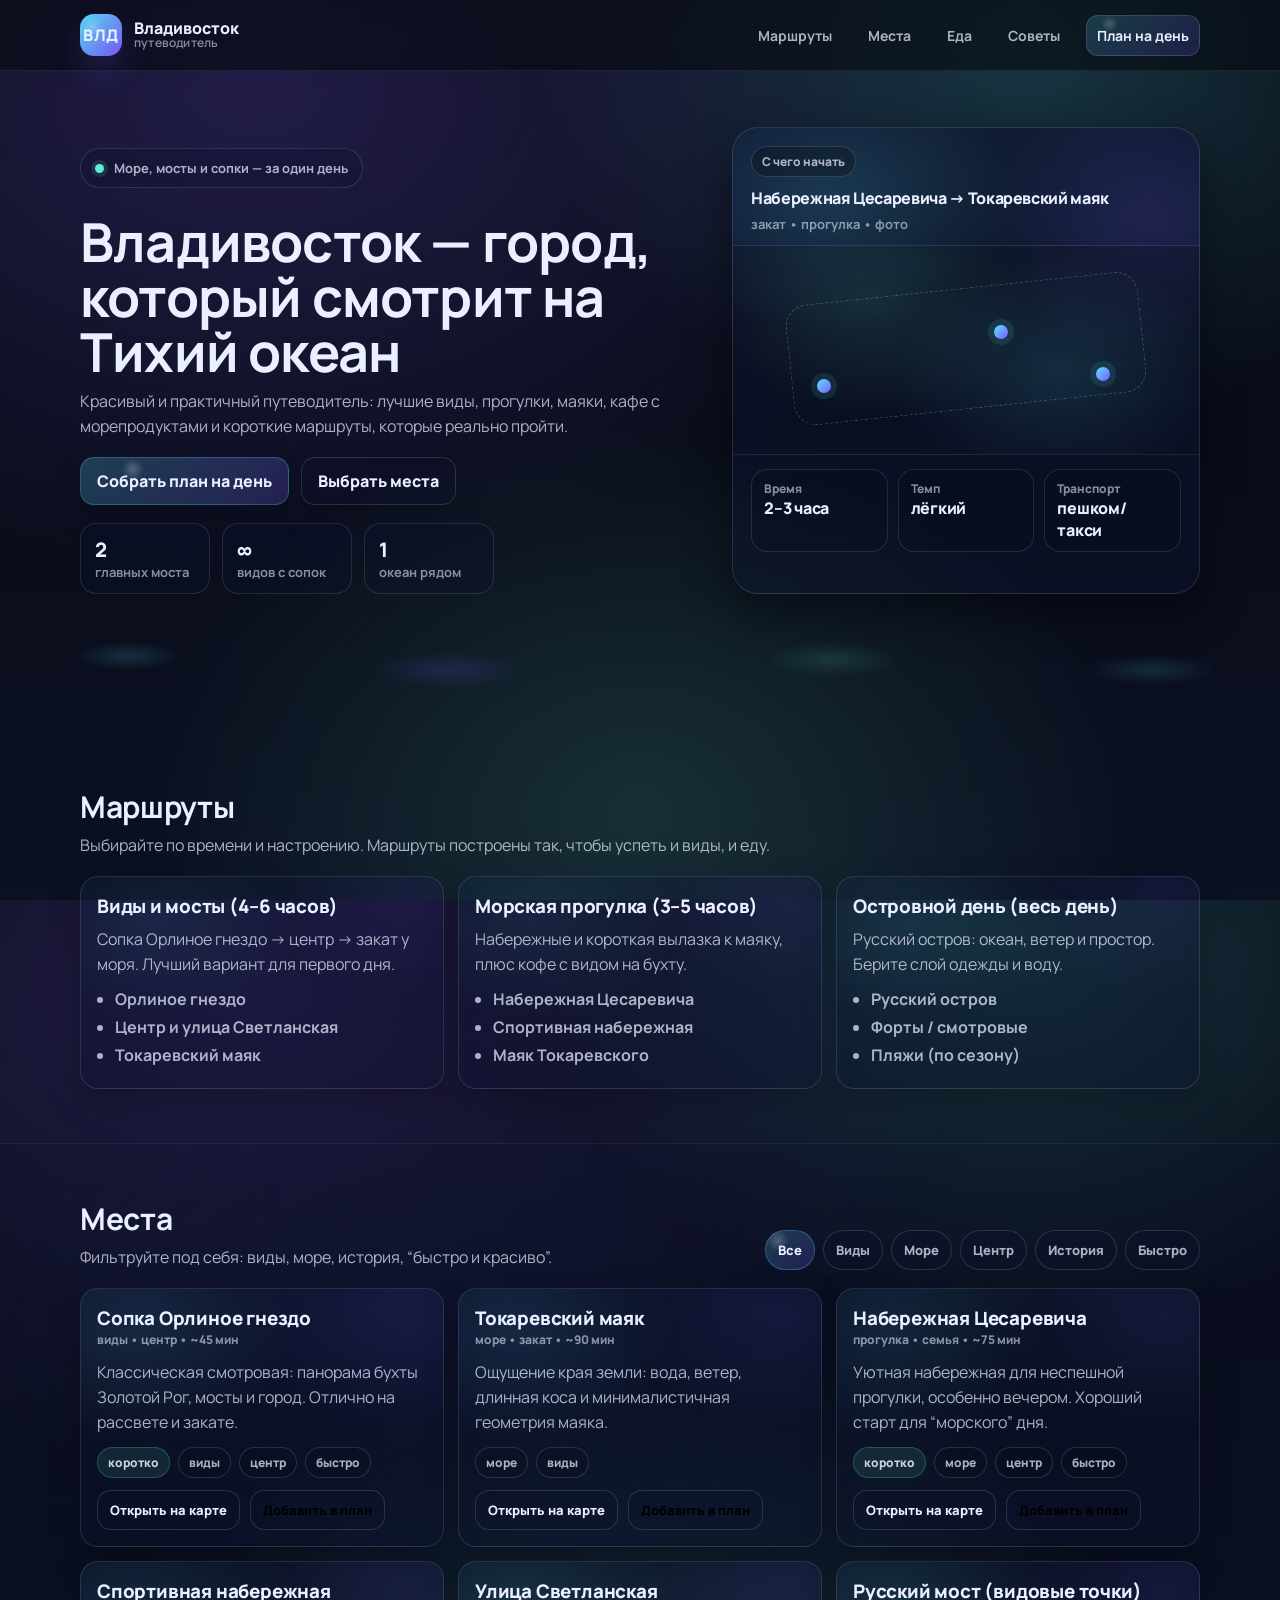
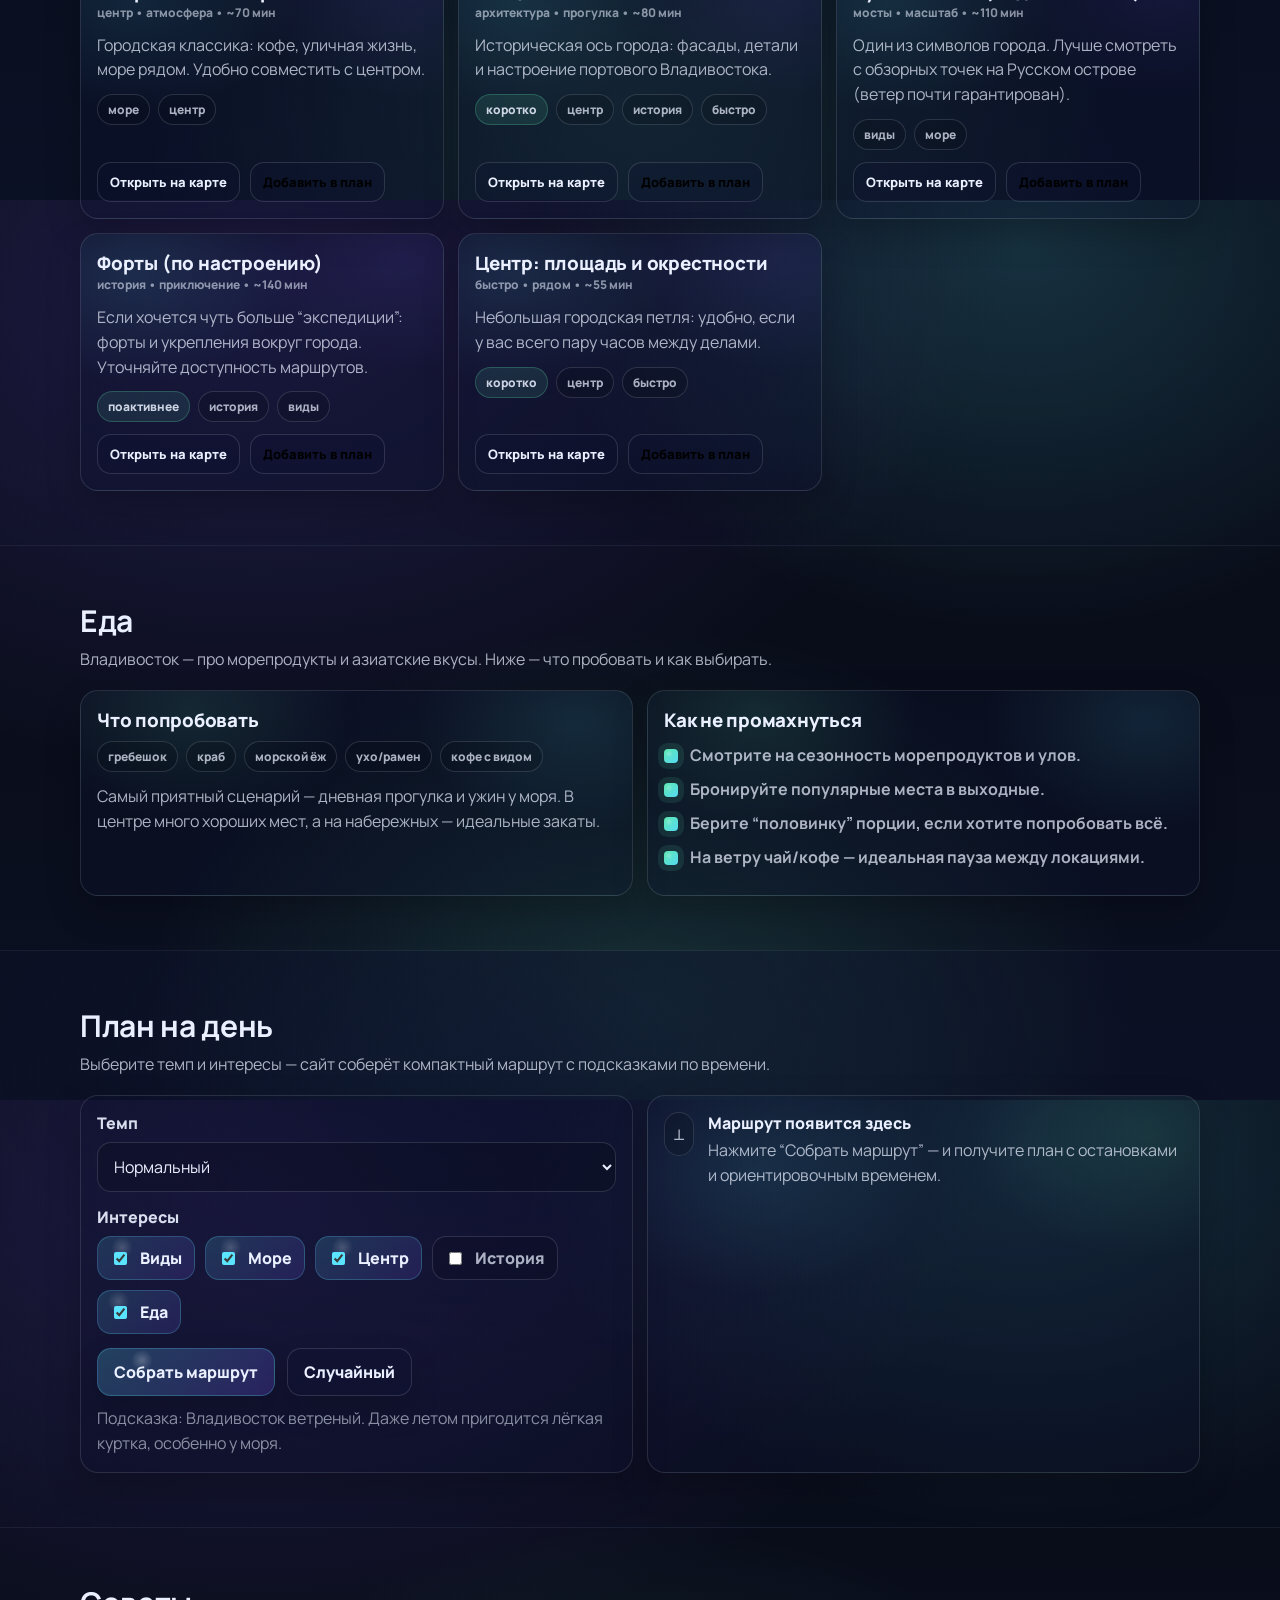
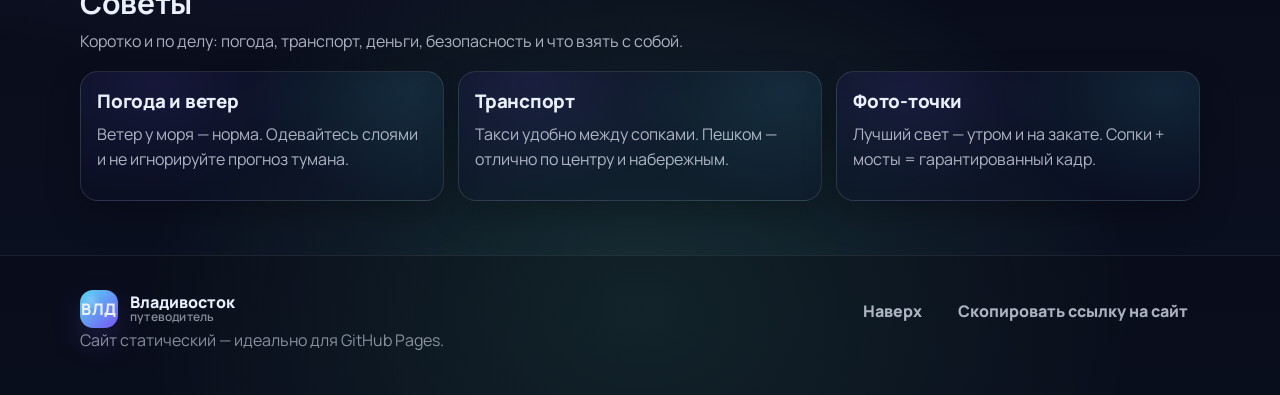
==== index.html @ 8c74c732 "Add files via upload" ====
<!doctype html>
<html lang="ru">
  <head>
    <meta charset="utf-8" />
    <meta name="viewport" content="width=device-width, initial-scale=1" />
    <meta name="description" content="Красивый путеводитель по Владивостоку: маршруты, места, еда, советы и интерактивный план на день." />
    <title>Владивосток — путеводитель</title>
    <link rel="preconnect" href="https://fonts.googleapis.com" />
    <link rel="preconnect" href="https://fonts.gstatic.com" crossorigin />
    <link href="https://fonts.googleapis.com/css2?family=Manrope:wght@400;600;700;800&display=swap" rel="stylesheet" />
    <link rel="stylesheet" href="./styles.css" />
  </head>
  <body>
    <a class="skip" href="#content">Перейти к содержимому</a>

    <header class="topbar">
      <div class="container topbar__inner">
        <a class="brand" href="./">
          <span class="brand__mark" aria-hidden="true">ВЛД</span>
          <span class="brand__text">
            <span class="brand__title">Владивосток</span>
            <span class="brand__subtitle">путеводитель</span>
          </span>
        </a>

        <nav class="nav" aria-label="Основная навигация">
          <a href="#routes">Маршруты</a>
          <a href="#places">Места</a>
          <a href="#food">Еда</a>
          <a href="#tips">Советы</a>
          <a class="nav__cta" href="#planner">План на день</a>
        </nav>

        <button class="iconbtn" type="button" id="menuBtn" aria-label="Открыть меню" aria-expanded="false" aria-controls="mobileNav">
          <span class="iconbtn__bars" aria-hidden="true"></span>
        </button>
      </div>

      <div class="mobileNav" id="mobileNav" hidden>
        <div class="container mobileNav__inner">
          <a href="#routes">Маршруты</a>
          <a href="#places">Места</a>
          <a href="#food">Еда</a>
          <a href="#tips">Советы</a>
          <a class="nav__cta" href="#planner">План на день</a>
        </div>
      </div>
    </header>

    <main id="content">
      <section class="hero">
        <div class="container hero__grid">
          <div class="hero__copy">
            <p class="pill">
              <span class="pill__dot" aria-hidden="true"></span>
              Море, мосты и сопки — за один день
            </p>
            <h1 class="hero__title">Владивосток — город, который смотрит на Тихий океан</h1>
            <p class="hero__lead">
              Красивый и практичный путеводитель: лучшие виды, прогулки, маяки, кафе с морепродуктами и короткие маршруты,
              которые реально пройти.
            </p>

            <div class="hero__actions">
              <a class="btn btn--primary" href="#planner">Собрать план на день</a>
              <a class="btn btn--ghost" href="#places">Выбрать места</a>
            </div>

            <div class="stats" role="list" aria-label="Коротко о городе">
              <div class="stat" role="listitem">
                <div class="stat__k">2</div>
                <div class="stat__v">главных моста</div>
              </div>
              <div class="stat" role="listitem">
                <div class="stat__k">∞</div>
                <div class="stat__v">видов с сопок</div>
              </div>
              <div class="stat" role="listitem">
                <div class="stat__k">1</div>
                <div class="stat__v">океан рядом</div>
              </div>
            </div>
          </div>

          <div class="hero__card" aria-label="Карта-заметка">
            <div class="heroCard">
              <div class="heroCard__top">
                <div class="heroCard__badge">С чего начать</div>
                <div class="heroCard__title">Набережная Цесаревича → Токаревский маяк</div>
                <div class="heroCard__meta">закат • прогулка • фото</div>
              </div>
              <div class="heroCard__map" aria-hidden="true">
                <div class="mapLine"></div>
                <div class="mapPins">
                  <span class="pin pin--a"></span>
                  <span class="pin pin--b"></span>
                  <span class="pin pin--c"></span>
                </div>
              </div>
              <div class="heroCard__bottom">
                <div class="mini">
                  <div class="mini__k">Время</div>
                  <div class="mini__v">2–3 часа</div>
                </div>
                <div class="mini">
                  <div class="mini__k">Темп</div>
                  <div class="mini__v">лёгкий</div>
                </div>
                <div class="mini">
                  <div class="mini__k">Транспорт</div>
                  <div class="mini__v">пешком/такси</div>
                </div>
              </div>
            </div>
          </div>
        </div>

        <div class="waves" aria-hidden="true"></div>
      </section>

      <section class="section" id="routes">
        <div class="container">
          <div class="section__head">
            <h2 class="section__title">Маршруты</h2>
            <p class="section__lead">Выбирайте по времени и настроению. Маршруты построены так, чтобы успеть и виды, и еду.</p>
          </div>

          <div class="grid grid--3">
            <article class="card">
              <h3 class="card__title">Виды и мосты (4–6 часов)</h3>
              <p class="card__text">Сопка Орлиное гнездо → центр → закат у моря. Лучший вариант для первого дня.</p>
              <ul class="card__list">
                <li>Орлиное гнездо</li>
                <li>Центр и улица Светланская</li>
                <li>Токаревский маяк</li>
              </ul>
            </article>

            <article class="card">
              <h3 class="card__title">Морская прогулка (3–5 часов)</h3>
              <p class="card__text">Набережные и короткая вылазка к маяку, плюс кофе с видом на бухту.</p>
              <ul class="card__list">
                <li>Набережная Цесаревича</li>
                <li>Спортивная набережная</li>
                <li>Маяк Токаревского</li>
              </ul>
            </article>

            <article class="card">
              <h3 class="card__title">Островной день (весь день)</h3>
              <p class="card__text">Русский остров: океан, ветер и простор. Берите слой одежды и воду.</p>
              <ul class="card__list">
                <li>Русский остров</li>
                <li>Форты / смотровые</li>
                <li>Пляжи (по сезону)</li>
              </ul>
            </article>
          </div>
        </div>
      </section>

      <section class="section section--alt" id="places">
        <div class="container">
          <div class="section__head section__head--row">
            <div>
              <h2 class="section__title">Места</h2>
              <p class="section__lead">Фильтруйте под себя: виды, море, история, “быстро и красиво”.</p>
            </div>

            <div class="chips" role="group" aria-label="Фильтры мест">
              <button class="chip is-active" type="button" data-filter="all">Все</button>
              <button class="chip" type="button" data-filter="views">Виды</button>
              <button class="chip" type="button" data-filter="sea">Море</button>
              <button class="chip" type="button" data-filter="city">Центр</button>
              <button class="chip" type="button" data-filter="history">История</button>
              <button class="chip" type="button" data-filter="quick">Быстро</button>
            </div>
          </div>

          <div class="places" id="placesGrid" aria-live="polite"></div>
        </div>
      </section>

      <section class="section" id="food">
        <div class="container">
          <div class="section__head">
            <h2 class="section__title">Еда</h2>
            <p class="section__lead">Владивосток — про морепродукты и азиатские вкусы. Ниже — что пробовать и как выбирать.</p>
          </div>

          <div class="grid grid--2">
            <article class="card card--soft">
              <h3 class="card__title">Что попробовать</h3>
              <div class="tags">
                <span class="tag">гребешок</span>
                <span class="tag">краб</span>
                <span class="tag">морской ёж</span>
                <span class="tag">ухо/рамен</span>
                <span class="tag">кофе с видом</span>
              </div>
              <p class="card__text">
                Самый приятный сценарий — дневная прогулка и ужин у моря. В центре много хороших мест, а на набережных —
                идеальные закаты.
              </p>
            </article>

            <article class="card card--soft">
              <h3 class="card__title">Как не промахнуться</h3>
              <ul class="checklist">
                <li>Смотрите на сезонность морепродуктов и улов.</li>
                <li>Бронируйте популярные места в выходные.</li>
                <li>Берите “половинку” порции, если хотите попробовать всё.</li>
                <li>На ветру чай/кофе — идеальная пауза между локациями.</li>
              </ul>
            </article>
          </div>
        </div>
      </section>

      <section class="section section--alt" id="planner">
        <div class="container">
          <div class="section__head">
            <h2 class="section__title">План на день</h2>
            <p class="section__lead">Выберите темп и интересы — сайт соберёт компактный маршрут с подсказками по времени.</p>
          </div>

          <div class="planner">
            <form class="planner__form" id="planForm">
              <div class="field">
                <label class="label" for="pace">Темп</label>
                <select id="pace" class="select">
                  <option value="easy">Лёгкий (меньше перемещений)</option>
                  <option value="normal" selected>Нормальный</option>
                  <option value="active">Активный (максимум видов)</option>
                </select>
              </div>

              <div class="field">
                <span class="label">Интересы</span>
                <div class="toggles">
                  <label class="toggle"><input type="checkbox" name="interest" value="views" checked /><span>Виды</span></label>
                  <label class="toggle"><input type="checkbox" name="interest" value="sea" checked /><span>Море</span></label>
                  <label class="toggle"><input type="checkbox" name="interest" value="city" checked /><span>Центр</span></label>
                  <label class="toggle"><input type="checkbox" name="interest" value="history" /><span>История</span></label>
                  <label class="toggle"><input type="checkbox" name="interest" value="food" checked /><span>Еда</span></label>
                </div>
              </div>

              <div class="planner__actions">
                <button class="btn btn--primary" type="submit">Собрать маршрут</button>
                <button class="btn btn--ghost" type="button" id="shuffleBtn">Случайный</button>
              </div>

              <p class="muted">
                Подсказка: Владивосток ветреный. Даже летом пригодится лёгкая куртка, особенно у моря.
              </p>
            </form>

            <div class="planner__result">
              <div class="result" id="planResult" aria-live="polite">
                <div class="result__empty">
                  <div class="result__emoji" aria-hidden="true">⟂</div>
                  <div>
                    <div class="result__title">Маршрут появится здесь</div>
                    <div class="result__text">Нажмите “Собрать маршрут” — и получите план с остановками и ориентировочным временем.</div>
                  </div>
                </div>
              </div>
            </div>
          </div>
        </div>
      </section>

      <section class="section" id="tips">
        <div class="container">
          <div class="section__head">
            <h2 class="section__title">Советы</h2>
            <p class="section__lead">Коротко и по делу: погода, транспорт, деньги, безопасность и что взять с собой.</p>
          </div>

          <div class="grid grid--3">
            <article class="card card--note">
              <h3 class="card__title">Погода и ветер</h3>
              <p class="card__text">Ветер у моря — норма. Одевайтесь слоями и не игнорируйте прогноз тумана.</p>
            </article>
            <article class="card card--note">
              <h3 class="card__title">Транспорт</h3>
              <p class="card__text">Такси удобно между сопками. Пешком — отлично по центру и набережным.</p>
            </article>
            <article class="card card--note">
              <h3 class="card__title">Фото-точки</h3>
              <p class="card__text">Лучший свет — утром и на закате. Сопки + мосты = гарантированный кадр.</p>
            </article>
          </div>
        </div>
      </section>

      <footer class="footer">
        <div class="container footer__inner">
          <div class="footer__left">
            <div class="brand brand--footer">
              <span class="brand__mark" aria-hidden="true">ВЛД</span>
              <span class="brand__text">
                <span class="brand__title">Владивосток</span>
                <span class="brand__subtitle">путеводитель</span>
              </span>
            </div>
            <p class="muted">Сайт статический — идеально для GitHub Pages.</p>
          </div>

          <div class="footer__right">
            <a class="link" href="#content">Наверх</a>
            <button class="link" type="button" id="copyLinkBtn">Скопировать ссылку на сайт</button>
          </div>
        </div>
      </footer>
    </main>

    <script src="./script.js"></script>
  </body>
</html>
---- styles.css ----
:root{
  --bg:#070A12;
  --bg2:#0B1022;
  --card:#0D1330;
  --card2:#0E1738;
  --text:#EAF0FF;
  --muted:rgba(234,240,255,.72);
  --muted2:rgba(234,240,255,.56);
  --stroke:rgba(234,240,255,.12);
  --stroke2:rgba(234,240,255,.18);
  --primary:#5AE4FF;
  --primary2:#7C5CFF;
  --good:#63F3B6;
  --shadow: 0 18px 45px rgba(0,0,0,.45);
  --radius: 18px;
  --radius2: 26px;
  --container: 1120px;
}

*{box-sizing:border-box}
html,body{height:100%}
body{
  margin:0;
  font-family: Manrope, system-ui, -apple-system, Segoe UI, Roboto, Arial, sans-serif;
  color:var(--text);
  background:
    radial-gradient(1200px 800px at 20% 10%, rgba(124,92,255,.22), transparent 60%),
    radial-gradient(900px 700px at 80% 5%, rgba(90,228,255,.20), transparent 55%),
    radial-gradient(900px 700px at 50% 90%, rgba(99,243,182,.14), transparent 55%),
    linear-gradient(180deg, var(--bg), var(--bg2));
  overflow-x:hidden;
}

a{color:inherit;text-decoration:none}
button,select,input{font:inherit}

.container{
  width:min(var(--container), calc(100% - 40px));
  margin-inline:auto;
}

.skip{
  position:absolute;
  left:-9999px;
  top:auto;
  width:1px;height:1px;
  overflow:hidden;
}
.skip:focus{
  left:16px; top:16px;
  width:auto;height:auto;
  padding:10px 12px;
  background:rgba(10,16,35,.92);
  border:1px solid var(--stroke2);
  border-radius:12px;
  z-index:1000;
}

.topbar{
  position:sticky;
  top:0;
  z-index:50;
  background:rgba(7,10,18,.62);
  backdrop-filter: blur(12px);
  border-bottom:1px solid rgba(234,240,255,.08);
}
.topbar__inner{
  display:flex;
  align-items:center;
  justify-content:space-between;
  gap:18px;
  padding:14px 0;
}

.brand{
  display:flex;
  align-items:center;
  gap:12px;
  min-width: 190px;
}
.brand__mark{
  width:42px; height:42px;
  display:grid; place-items:center;
  border-radius:14px;
  background:
    radial-gradient(14px 14px at 30% 30%, rgba(255,255,255,.22), transparent 65%),
    linear-gradient(135deg, rgba(90,228,255,.95), rgba(124,92,255,.95));
  box-shadow: 0 14px 30px rgba(124,92,255,.18);
  font-weight:800;
  letter-spacing:.5px;
}
.brand__text{display:flex;flex-direction:column;line-height:1.05}
.brand__title{font-weight:800}
.brand__subtitle{font-size:12px;color:var(--muted2);font-weight:600;letter-spacing:.2px}
.brand--footer .brand__mark{width:38px;height:38px;border-radius:13px}

.nav{
  display:flex;
  align-items:center;
  gap:16px;
}
.nav a{
  color:var(--muted);
  font-weight:700;
  font-size:14px;
  padding:10px 10px;
  border-radius:12px;
  transition: background .18s ease, color .18s ease, transform .18s ease;
}
.nav a:hover{
  background:rgba(234,240,255,.06);
  color:var(--text);
  transform: translateY(-1px);
}
.nav__cta{
  background:
    radial-gradient(14px 14px at 20% 20%, rgba(255,255,255,.2), transparent 60%),
    linear-gradient(135deg, rgba(90,228,255,.18), rgba(124,92,255,.18));
  border:1px solid rgba(234,240,255,.14);
  color:var(--text) !important;
}

.iconbtn{
  display:none;
  border:1px solid rgba(234,240,255,.12);
  background:rgba(13,19,48,.55);
  border-radius:14px;
  width:44px;height:44px;
  box-shadow: 0 10px 24px rgba(0,0,0,.22);
}
.iconbtn__bars{
  display:block;
  width:18px;
  height:12px;
  margin:0 auto;
  background:
    linear-gradient(var(--text),var(--text)) 0 0/100% 2px,
    linear-gradient(var(--text),var(--text)) 0 50%/100% 2px,
    linear-gradient(var(--text),var(--text)) 0 100%/100% 2px;
  background-repeat:no-repeat;
  opacity:.9;
}

.mobileNav{
  border-top:1px solid rgba(234,240,255,.08);
  background:rgba(7,10,18,.72);
  backdrop-filter: blur(14px);
}
.mobileNav__inner{
  display:grid;
  gap:10px;
  padding:12px 0 16px;
}
.mobileNav a{
  padding:12px 12px;
  border:1px solid rgba(234,240,255,.10);
  border-radius:14px;
  background:rgba(13,19,48,.40);
  color:var(--text);
  font-weight:800;
}

.hero{
  position:relative;
  padding:56px 0 34px;
}
.hero__grid{
  display:grid;
  grid-template-columns: 1.2fr .9fr;
  gap:28px;
  align-items:stretch;
}
.hero__copy{padding-top:8px}
.pill{
  display:inline-flex;
  align-items:center;
  gap:10px;
  padding:10px 14px;
  border-radius:999px;
  border:1px solid rgba(234,240,255,.14);
  background:rgba(13,19,48,.36);
  color:var(--muted);
  font-weight:700;
  font-size:13px;
}
.pill__dot{
  width:9px;height:9px;border-radius:999px;
  background: linear-gradient(135deg, var(--good), var(--primary));
  box-shadow: 0 0 0 4px rgba(99,243,182,.12);
}
.hero__title{
  margin:14px 0 10px;
  font-size: clamp(34px, 4.2vw, 56px);
  letter-spacing:-.8px;
  line-height:1.02;
}
.hero__lead{
  margin:0 0 18px;
  max-width: 58ch;
  color:var(--muted);
  font-size:16px;
  line-height:1.55;
}
.hero__actions{display:flex; gap:12px; flex-wrap:wrap; margin:0 0 18px}

.btn{
  display:inline-flex;
  align-items:center;
  justify-content:center;
  gap:10px;
  padding:12px 16px;
  border-radius:14px;
  border:1px solid rgba(234,240,255,.14);
  background:rgba(13,19,48,.40);
  color:var(--text);
  font-weight:800;
  box-shadow: 0 14px 30px rgba(0,0,0,.18);
  cursor:pointer;
  transition: transform .18s ease, box-shadow .18s ease, background .18s ease, border-color .18s ease;
}
.btn:hover{transform: translateY(-1px); border-color: rgba(234,240,255,.22)}
.btn:active{transform: translateY(0px)}
.btn--primary{
  border-color: rgba(90,228,255,.25);
  background:
    radial-gradient(18px 18px at 25% 25%, rgba(255,255,255,.24), transparent 60%),
    linear-gradient(135deg, rgba(90,228,255,.22), rgba(124,92,255,.22));
}
.btn--primary:hover{box-shadow: 0 18px 40px rgba(90,228,255,.14)}
.btn--ghost{background:rgba(13,19,48,.26)}

.stats{
  display:flex;
  gap:12px;
  flex-wrap:wrap;
  margin-top:10px;
}
.stat{
  flex:0 0 auto;
  min-width: 130px;
  padding:12px 14px;
  border-radius: 16px;
  border:1px solid rgba(234,240,255,.12);
  background:rgba(13,19,48,.30);
}
.stat__k{
  font-weight:900;
  font-size:20px;
  letter-spacing:-.4px;
}
.stat__v{color:var(--muted2); font-weight:700; font-size:13px}

.hero__card{
  border-radius: var(--radius2);
  border:1px solid rgba(234,240,255,.12);
  background:
    radial-gradient(320px 220px at 20% 15%, rgba(90,228,255,.16), transparent 60%),
    radial-gradient(280px 220px at 90% 20%, rgba(124,92,255,.16), transparent 62%),
    linear-gradient(180deg, rgba(13,19,48,.62), rgba(13,19,48,.35));
  box-shadow: var(--shadow);
  overflow:hidden;
}
.heroCard{display:flex; flex-direction:column; height:100%}
.heroCard__top{padding:18px 18px 12px}
.heroCard__badge{
  display:inline-flex;
  padding:6px 10px;
  border-radius:999px;
  border:1px solid rgba(234,240,255,.14);
  background:rgba(7,10,18,.30);
  color:var(--muted);
  font-weight:800;
  font-size:12px;
}
.heroCard__title{margin:10px 0 6px; font-weight:900; letter-spacing:-.35px}
.heroCard__meta{color:var(--muted2); font-weight:700; font-size:13px}
.heroCard__map{
  position:relative;
  height: 210px;
  border-top:1px solid rgba(234,240,255,.10);
  border-bottom:1px solid rgba(234,240,255,.10);
  background:
    radial-gradient(240px 170px at 30% 30%, rgba(99,243,182,.10), transparent 65%),
    radial-gradient(240px 170px at 70% 60%, rgba(90,228,255,.12), transparent 68%),
    linear-gradient(180deg, rgba(7,10,18,.25), rgba(7,10,18,.02));
}
.mapLine{
  position:absolute;
  left:12%;
  top:20%;
  right:12%;
  bottom:22%;
  border:1px dashed rgba(234,240,255,.22);
  border-radius: 22px;
  transform: rotate(-6deg);
}
.mapPins .pin{
  position:absolute;
  width:14px;height:14px;border-radius:999px;
  background:linear-gradient(135deg, var(--primary), var(--primary2));
  box-shadow: 0 0 0 6px rgba(90,228,255,.10);
}
.pin--a{left:18%; top:64%}
.pin--b{left:56%; top:38%}
.pin--c{left:78%; top:58%}
.heroCard__bottom{
  padding:14px 18px 18px;
  display:grid;
  grid-template-columns: 1fr 1fr 1fr;
  gap:10px;
}
.mini{
  border:1px solid rgba(234,240,255,.12);
  background:rgba(7,10,18,.20);
  border-radius:16px;
  padding:10px 12px;
}
.mini__k{color:var(--muted2); font-weight:800; font-size:12px}
.mini__v{font-weight:900; letter-spacing:-.25px}

.waves{
  margin-top:34px;
  height: 70px;
  background:
    radial-gradient(90px 24px at 10% 40%, rgba(90,228,255,.25), transparent 60%),
    radial-gradient(120px 30px at 35% 60%, rgba(124,92,255,.25), transparent 62%),
    radial-gradient(110px 28px at 65% 45%, rgba(99,243,182,.20), transparent 62%),
    radial-gradient(110px 26px at 90% 60%, rgba(90,228,255,.20), transparent 60%);
  opacity:.65;
}

.section{padding:54px 0}
.section--alt{
  background:
    radial-gradient(900px 500px at 40% 20%, rgba(13,19,48,.55), transparent 60%),
    linear-gradient(180deg, rgba(13,19,48,.22), rgba(13,19,48,.10));
  border-top:1px solid rgba(234,240,255,.06);
  border-bottom:1px solid rgba(234,240,255,.06);
}
.section__head{margin-bottom:18px}
.section__head--row{
  display:flex;
  align-items:flex-end;
  justify-content:space-between;
  gap:16px;
  flex-wrap:wrap;
}
.section__title{
  margin:0 0 6px;
  font-size: clamp(22px, 2.4vw, 30px);
  letter-spacing:-.35px;
}
.section__lead{
  margin:0;
  max-width: 72ch;
  color:var(--muted);
  line-height:1.55;
}

.grid{
  display:grid;
  gap:14px;
}
.grid--3{grid-template-columns: repeat(3, 1fr)}
.grid--2{grid-template-columns: repeat(2, 1fr)}

.card{
  border-radius: var(--radius);
  border:1px solid rgba(234,240,255,.12);
  background:
    radial-gradient(240px 160px at 20% 20%, rgba(90,228,255,.08), transparent 62%),
    radial-gradient(240px 160px at 90% 10%, rgba(124,92,255,.08), transparent 62%),
    rgba(13,19,48,.30);
  box-shadow: 0 14px 35px rgba(0,0,0,.22);
  padding:16px 16px;
}
.card__title{margin:0 0 8px; font-weight:900; letter-spacing:-.25px}
.card__text{margin:0 0 12px; color:var(--muted); line-height:1.55}
.card__list{margin:0; padding-left: 18px; color:var(--muted); font-weight:700}
.card__list li{margin:6px 0}
.card--soft{
  background:
    radial-gradient(260px 180px at 20% 10%, rgba(99,243,182,.10), transparent 62%),
    radial-gradient(260px 180px at 90% 15%, rgba(90,228,255,.10), transparent 62%),
    rgba(13,19,48,.28);
}
.card--note{
  background:
    radial-gradient(260px 180px at 20% 10%, rgba(124,92,255,.11), transparent 62%),
    radial-gradient(260px 180px at 90% 15%, rgba(90,228,255,.10), transparent 62%),
    rgba(13,19,48,.28);
}

.tags{display:flex; flex-wrap:wrap; gap:8px; margin:0 0 12px}
.tag{
  border:1px solid rgba(234,240,255,.14);
  background:rgba(7,10,18,.22);
  padding:6px 10px;
  border-radius:999px;
  font-weight:800;
  font-size:12px;
  color:var(--muted);
}
.checklist{margin:0; padding-left:0; list-style:none; color:var(--muted); font-weight:700}
.checklist li{
  padding-left: 26px;
  position:relative;
  margin:10px 0;
  line-height:1.5;
}
.checklist li::before{
  content:"";
  position:absolute;
  left:0; top:.36em;
  width:14px;height:14px;
  border-radius:4px;
  background:
    radial-gradient(6px 6px at 35% 35%, rgba(255,255,255,.25), transparent 65%),
    linear-gradient(135deg, rgba(99,243,182,.95), rgba(90,228,255,.95));
  box-shadow: 0 0 0 6px rgba(99,243,182,.10);
}

.chips{display:flex; gap:8px; flex-wrap:wrap}
.chip{
  border:1px solid rgba(234,240,255,.14);
  background:rgba(13,19,48,.26);
  color:var(--muted);
  padding:10px 12px;
  border-radius:999px;
  font-weight:900;
  font-size:13px;
  cursor:pointer;
  transition: transform .18s ease, border-color .18s ease, background .18s ease, color .18s ease;
}
.chip:hover{transform: translateY(-1px); border-color: rgba(234,240,255,.22); color: var(--text)}
.chip.is-active{
  color:var(--text);
  background:
    radial-gradient(18px 18px at 25% 25%, rgba(255,255,255,.22), transparent 60%),
    linear-gradient(135deg, rgba(90,228,255,.20), rgba(124,92,255,.20));
  border-color: rgba(90,228,255,.26);
}

.places{
  display:grid;
  grid-template-columns: repeat(12, 1fr);
  gap:14px;
}
.place{
  grid-column: span 4;
  border-radius: var(--radius);
  border:1px solid rgba(234,240,255,.12);
  background:
    radial-gradient(260px 180px at 15% 15%, rgba(90,228,255,.10), transparent 62%),
    radial-gradient(260px 180px at 90% 10%, rgba(124,92,255,.10), transparent 62%),
    rgba(13,19,48,.28);
  padding:16px;
  box-shadow: 0 14px 35px rgba(0,0,0,.22);
  display:flex;
  flex-direction:column;
  gap:12px;
}
.place__top{display:flex; align-items:flex-start; justify-content:space-between; gap:10px}
.place__title{margin:0; font-weight:900; letter-spacing:-.2px}
.place__meta{color:var(--muted2); font-weight:800; font-size:12px}
.place__desc{margin:0; color:var(--muted); line-height:1.55}
.place__badges{display:flex; flex-wrap:wrap; gap:8px}
.badge{
  border:1px solid rgba(234,240,255,.14);
  background:rgba(7,10,18,.20);
  padding:6px 10px;
  border-radius:999px;
  font-weight:900;
  font-size:12px;
  color:var(--muted);
}
.badge--accent{
  border-color: rgba(99,243,182,.22);
  background:rgba(99,243,182,.10);
  color: rgba(234,240,255,.86);
}
.place__actions{margin-top:auto; display:flex; gap:10px; flex-wrap:wrap}
.place__link{
  display:inline-flex;
  align-items:center;
  justify-content:center;
  padding:10px 12px;
  border-radius:14px;
  border:1px solid rgba(234,240,255,.14);
  background:rgba(13,19,48,.26);
  font-weight:900;
  font-size:13px;
}
.place__link:hover{border-color: rgba(234,240,255,.22); transform: translateY(-1px)}

.planner{
  display:grid;
  grid-template-columns: 1fr 1fr;
  gap:14px;
  align-items:stretch;
}
.planner__form{
  border-radius: var(--radius);
  border:1px solid rgba(234,240,255,.12);
  background: rgba(13,19,48,.26);
  padding:16px;
  box-shadow: 0 14px 35px rgba(0,0,0,.22);
}
.field{display:grid; gap:8px; margin-bottom:14px}
.label{font-weight:900; color:rgba(234,240,255,.92)}
.select{
  width:100%;
  padding:12px 12px;
  border-radius:14px;
  border:1px solid rgba(234,240,255,.14);
  background:rgba(7,10,18,.25);
  color:var(--text);
}
.toggles{display:flex; flex-wrap:wrap; gap:10px}
.toggle{
  display:inline-flex;
  align-items:center;
  gap:10px;
  padding:10px 12px;
  border-radius:14px;
  border:1px solid rgba(234,240,255,.14);
  background:rgba(7,10,18,.18);
  font-weight:900;
  color:var(--muted);
  cursor:pointer;
  user-select:none;
}
.toggle input{accent-color: var(--primary)}
.toggle:has(input:checked){
  background:
    radial-gradient(18px 18px at 25% 25%, rgba(255,255,255,.18), transparent 60%),
    linear-gradient(135deg, rgba(90,228,255,.16), rgba(124,92,255,.16));
  color:var(--text);
  border-color: rgba(90,228,255,.22);
}
.planner__actions{display:flex; gap:12px; flex-wrap:wrap; margin:12px 0 10px}
.muted{color:var(--muted2); margin:0; line-height:1.55}

.planner__result{
  border-radius: var(--radius);
  border:1px solid rgba(234,240,255,.12);
  background:
    radial-gradient(280px 200px at 20% 20%, rgba(90,228,255,.10), transparent 62%),
    radial-gradient(280px 200px at 90% 10%, rgba(99,243,182,.10), transparent 62%),
    rgba(13,19,48,.24);
  box-shadow: 0 14px 35px rgba(0,0,0,.22);
  overflow:hidden;
}
.result{padding:16px}
.result__empty{
  display:flex;
  gap:14px;
  align-items:flex-start;
  color:var(--muted);
}
.result__emoji{
  width:44px;height:44px;
  border-radius:16px;
  border:1px solid rgba(234,240,255,.12);
  background:rgba(7,10,18,.22);
  display:grid; place-items:center;
  font-weight:900;
}
.result__title{font-weight:900; color:var(--text); margin-bottom:4px}
.result__text{color:var(--muted); line-height:1.55}

.plan{
  display:grid;
  gap:10px;
}
.plan__head{
  display:flex;
  align-items:flex-start;
  justify-content:space-between;
  gap:12px;
  margin-bottom:8px;
}
.plan__name{margin:0; font-weight:900; letter-spacing:-.2px}
.plan__meta{color:var(--muted2); font-weight:800; font-size:12px}
.stop{
  border:1px solid rgba(234,240,255,.12);
  background:rgba(7,10,18,.18);
  border-radius:16px;
  padding:12px;
}
.stop__top{display:flex; align-items:center; justify-content:space-between; gap:10px}
.stop__title{margin:0; font-weight:900}
.stop__time{font-weight:900; color:rgba(234,240,255,.86); font-size:13px}
.stop__desc{margin:8px 0 0; color:var(--muted); line-height:1.55}
.stop__badges{display:flex; gap:8px; flex-wrap:wrap; margin-top:10px}

.footer{
  padding:34px 0 42px;
  border-top:1px solid rgba(234,240,255,.08);
  background:rgba(7,10,18,.32);
}
.footer__inner{
  display:flex;
  align-items:flex-start;
  justify-content:space-between;
  gap:14px;
  flex-wrap:wrap;
}
.footer__right{display:flex; gap:12px; flex-wrap:wrap; align-items:center}
.link{
  border:0;
  background:transparent;
  color:var(--muted);
  font-weight:900;
  cursor:pointer;
  padding:10px 12px;
  border-radius:14px;
}
.link:hover{background:rgba(234,240,255,.06); color:var(--text)}

@media (max-width: 980px){
  .hero__grid{grid-template-columns: 1fr; gap:14px}
  .grid--3{grid-template-columns: 1fr}
  .grid--2{grid-template-columns: 1fr}
  .place{grid-column: span 6}
  .planner{grid-template-columns: 1fr}
}

@media (max-width: 780px){
  .nav{display:none}
  .iconbtn{display:inline-grid; place-items:center}
  .hero{padding-top: 42px}
  .place{grid-column: span 12}
}
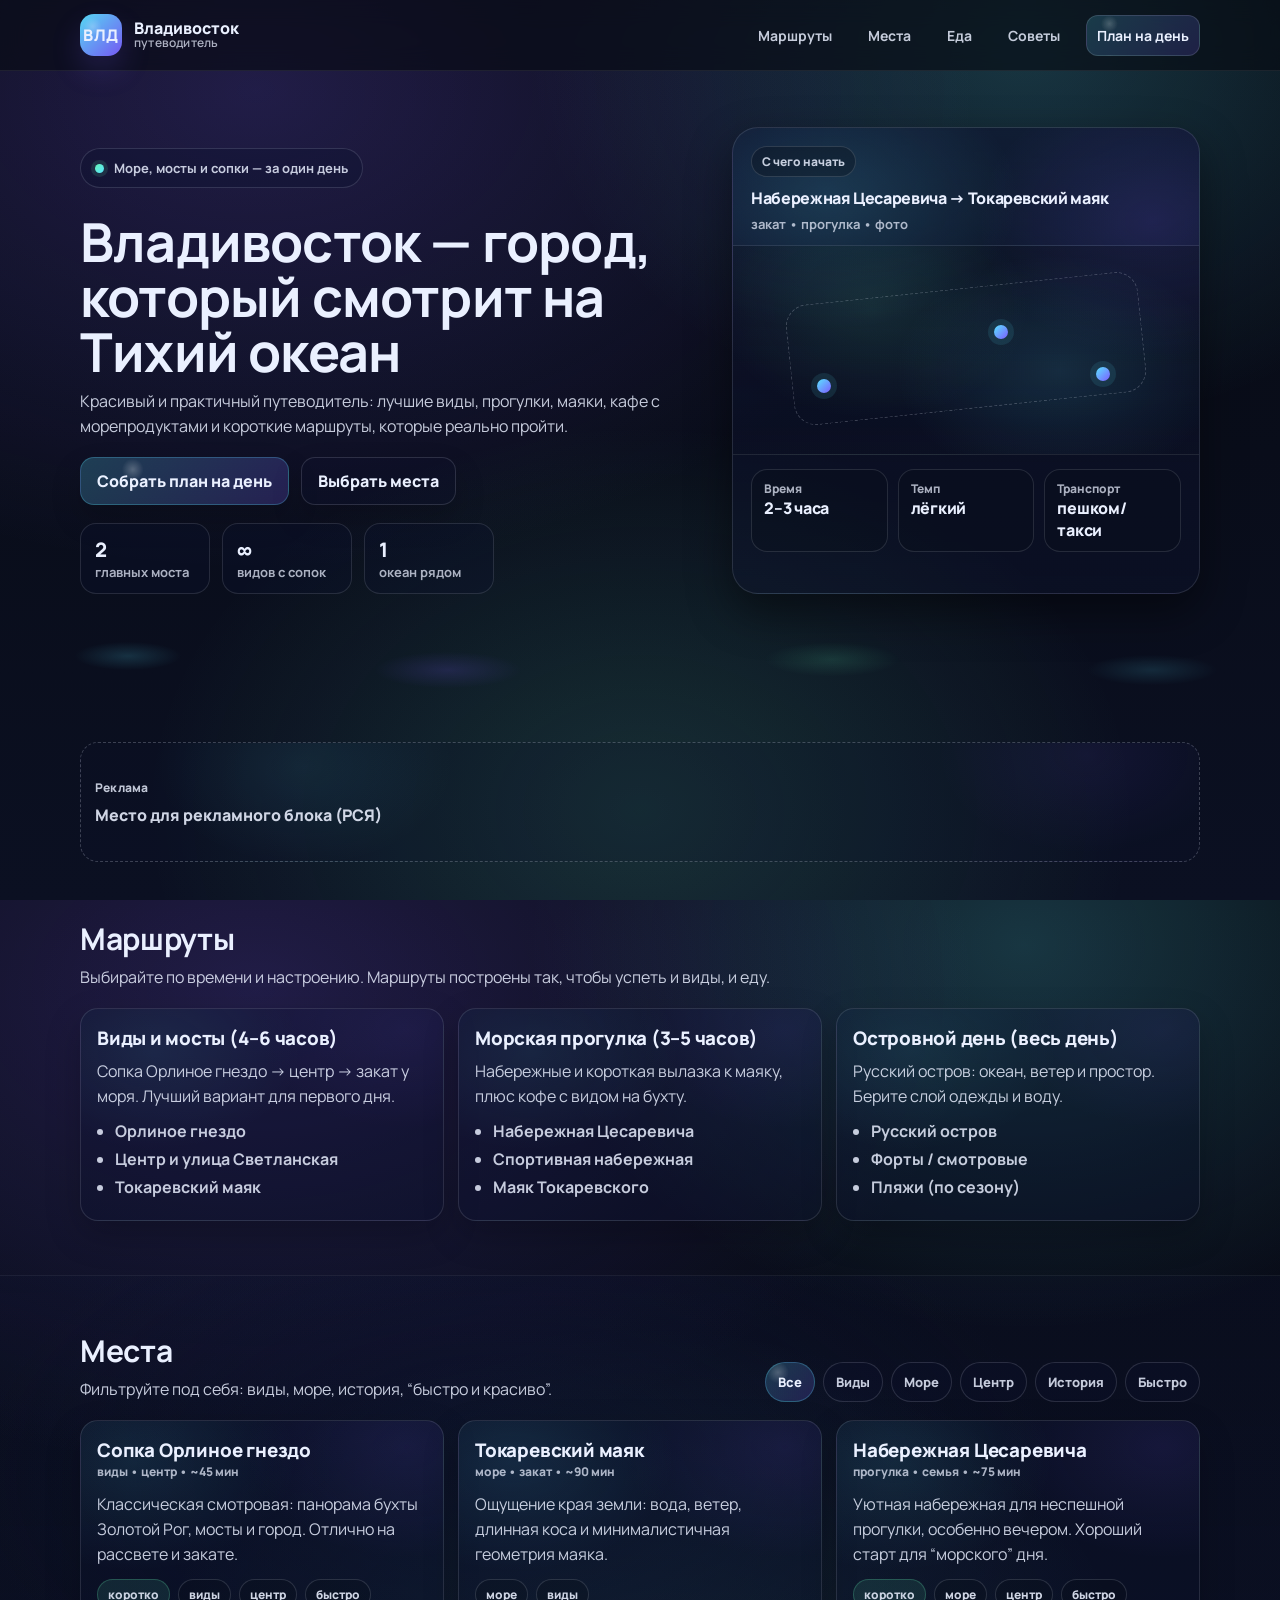
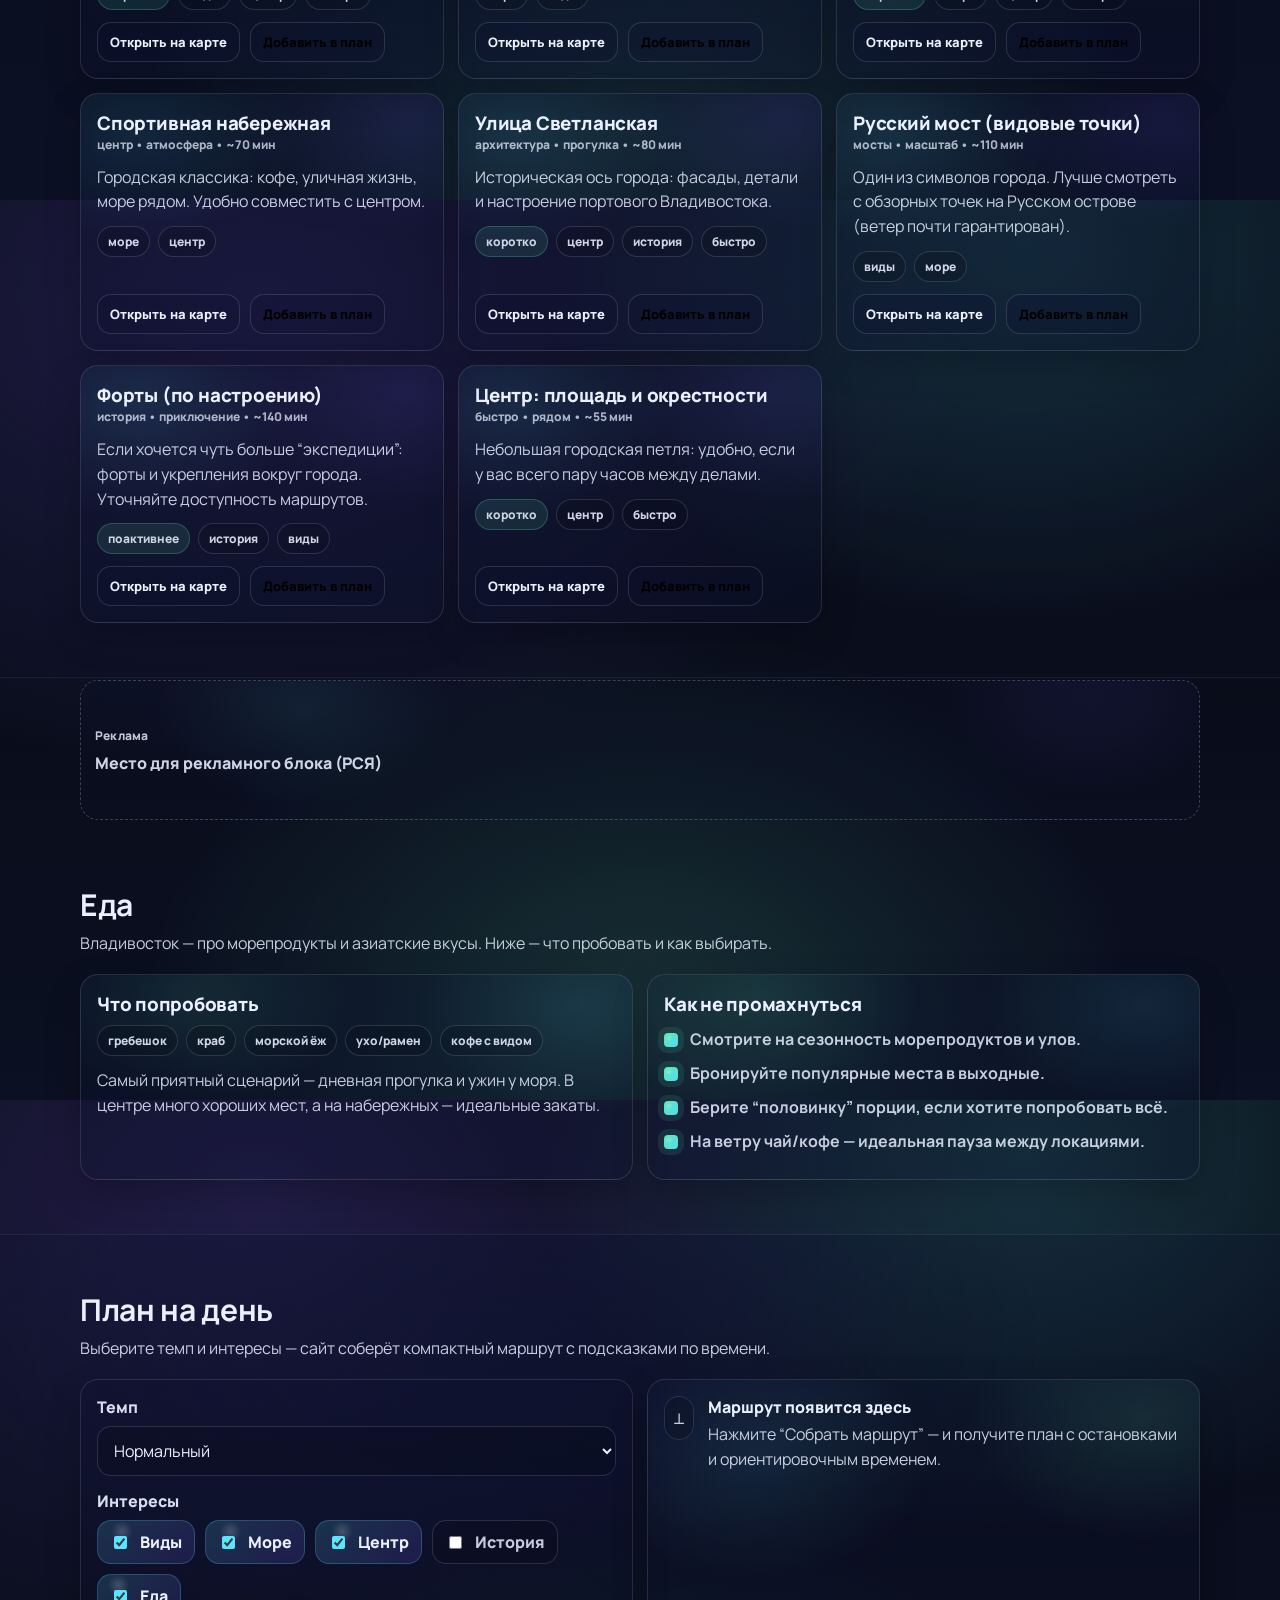
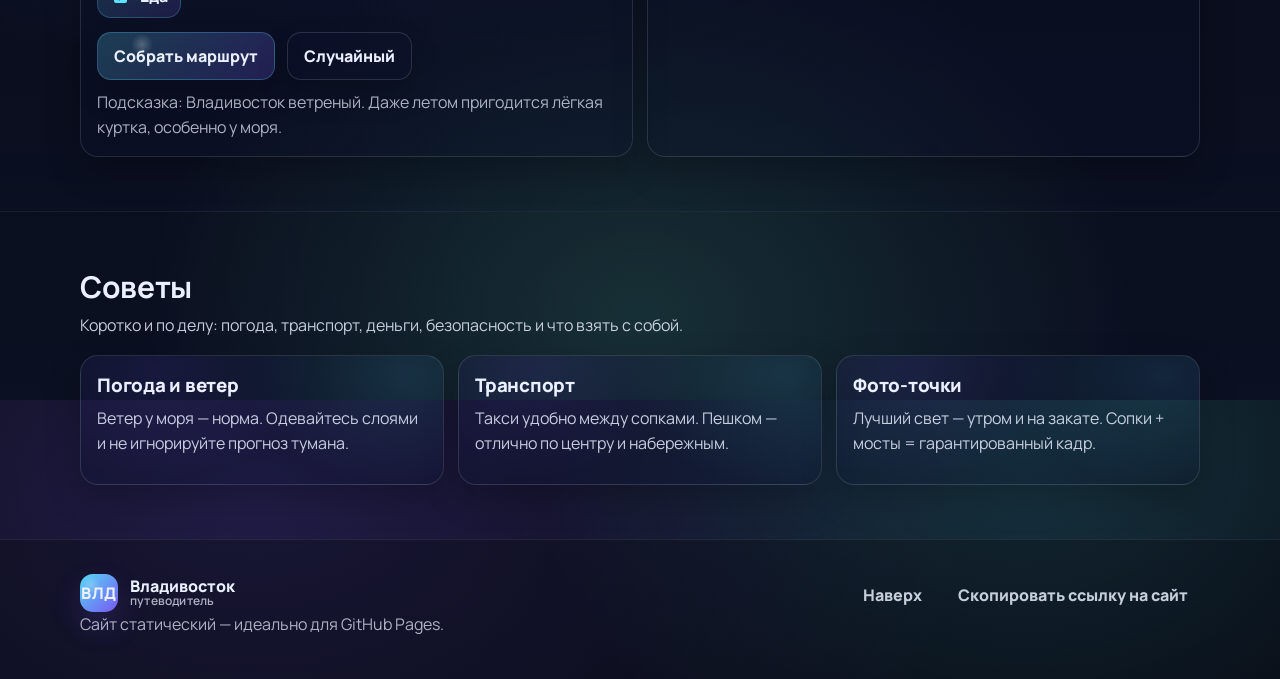
==== commit 8162d110: "Add files via upload" ====
--- a/index.html
+++ b/index.html
@@ -3,12 +3,61 @@
   <head>
     <meta charset="utf-8" />
     <meta name="viewport" content="width=device-width, initial-scale=1" />
-    <meta name="description" content="Красивый путеводитель по Владивостоку: маршруты, места, еда, советы и интерактивный план на день." />
-    <title>Владивосток — путеводитель</title>
+    <meta name="description" content="Путеводитель по Владивостоку: лучшие виды, набережные, маяки, Русский остров, маршруты на 1 день и интерактивный план поездки." />
+    <meta name="robots" content="index,follow,max-image-preview:large,max-snippet:-1,max-video-preview:-1" />
+    <meta name="theme-color" content="#070A12" />
+    <meta name="author" content="Vladivostok Guide" />
+
+    <title>Путеводитель по Владивостоку — маршруты, места, еда и план на день</title>
+
+    <link rel="canonical" href="https://joo231.github.io/vladivostok-guide/" />
+
+    <meta property="og:type" content="website" />
+    <meta property="og:locale" content="ru_RU" />
+    <meta property="og:title" content="Путеводитель по Владивостоку — маршруты и лучшие места" />
+    <meta property="og:description" content="Маршруты на 1 день, лучшие виды, море, маяки и практичные советы. Соберите план на день прямо на сайте." />
+    <meta property="og:url" content="https://joo231.github.io/vladivostok-guide/" />
+    <meta property="og:site_name" content="Владивосток — путеводитель" />
+
+    <meta name="twitter:card" content="summary" />
+    <meta name="twitter:title" content="Путеводитель по Владивостоку — маршруты и лучшие места" />
+    <meta name="twitter:description" content="Маршруты на 1 день, лучшие виды, море, маяки и практичные советы." />
+
     <link rel="preconnect" href="https://fonts.googleapis.com" />
     <link rel="preconnect" href="https://fonts.gstatic.com" crossorigin />
     <link href="https://fonts.googleapis.com/css2?family=Manrope:wght@400;600;700;800&display=swap" rel="stylesheet" />
     <link rel="stylesheet" href="./styles.css" />
+
+    <script type="application/ld+json">
+      {
+        "@context": "https://schema.org",
+        "@type": "WebSite",
+        "name": "Владивосток — путеводитель",
+        "url": "https://joo231.github.io/vladivostok-guide/",
+        "inLanguage": "ru-RU",
+        "description": "Путеводитель по Владивостоку: маршруты, места, еда и интерактивный план на день.",
+        "publisher": {
+          "@type": "Organization",
+          "name": "Vladivostok Guide"
+        }
+      }
+    </script>
+
+    <script type="application/ld+json">
+      {
+        "@context": "https://schema.org",
+        "@type": "TouristDestination",
+        "name": "Владивосток",
+        "url": "https://joo231.github.io/vladivostok-guide/",
+        "description": "Город у Тихого океана: мосты, сопки, набережные и маршруты на 1 день.",
+        "touristType": ["городской туризм", "морские прогулки", "смотровые площадки"],
+        "geo": {
+          "@type": "GeoCoordinates",
+          "latitude": 43.1155,
+          "longitude": 131.8855
+        }
+      }
+    </script>
   </head>
   <body>
     <a class="skip" href="#content">Перейти к содержимому</a>
@@ -24,11 +73,11 @@
         </a>
 
         <nav class="nav" aria-label="Основная навигация">
-          <a href="#routes">Маршруты</a>
-          <a href="#places">Места</a>
-          <a href="#food">Еда</a>
-          <a href="#tips">Советы</a>
-          <a class="nav__cta" href="#planner">План на день</a>
+          <a href="./routes.html">Маршруты</a>
+          <a href="./places.html">Места</a>
+          <a href="./food.html">Еда</a>
+          <a href="./tips.html">Советы</a>
+          <a class="nav__cta" href="./planner.html">План на день</a>
         </nav>
 
         <button class="iconbtn" type="button" id="menuBtn" aria-label="Открыть меню" aria-expanded="false" aria-controls="mobileNav">
@@ -38,11 +87,11 @@
 
       <div class="mobileNav" id="mobileNav" hidden>
         <div class="container mobileNav__inner">
-          <a href="#routes">Маршруты</a>
-          <a href="#places">Места</a>
-          <a href="#food">Еда</a>
-          <a href="#tips">Советы</a>
-          <a class="nav__cta" href="#planner">План на день</a>
+          <a href="./routes.html">Маршруты</a>
+          <a href="./places.html">Места</a>
+          <a href="./food.html">Еда</a>
+          <a href="./tips.html">Советы</a>
+          <a class="nav__cta" href="./planner.html">План на день</a>
         </div>
       </div>
     </header>
@@ -118,6 +167,16 @@
         <div class="waves" aria-hidden="true"></div>
       </section>
 
+      <aside class="adWrap" aria-label="Реклама">
+        <div class="container">
+          <!-- РСЯ (Яндекс) место под рекламу: сюда позже вставляется код блока, без изменений разметки страницы -->
+          <div class="adSlot" id="ad-top" data-ad-provider="rsya" data-ad-slot="top" role="complementary" aria-label="Рекламный блок">
+            <div class="adSlot__label" aria-hidden="true">Реклама</div>
+            <div class="adSlot__body">Место для рекламного блока (РСЯ)</div>
+          </div>
+        </div>
+      </aside>
+
       <section class="section" id="routes">
         <div class="container">
           <div class="section__head">
@@ -181,6 +240,16 @@
         </div>
       </section>
 
+      <aside class="adWrap adWrap--tight" aria-label="Реклама">
+        <div class="container">
+          <!-- РСЯ (Яндекс) место под рекламу: можно использовать для in-article блока -->
+          <div class="adSlot adSlot--wide" id="ad-middle" data-ad-provider="rsya" data-ad-slot="middle" role="complementary" aria-label="Рекламный блок">
+            <div class="adSlot__label" aria-hidden="true">Реклама</div>
+            <div class="adSlot__body">Место для рекламного блока (РСЯ)</div>
+          </div>
+        </div>
+      </aside>
+
       <section class="section" id="food">
         <div class="container">
           <div class="section__head">
--- a/styles.css
+++ b/styles.css
@@ -4,8 +4,8 @@
   --card:#0D1330;
   --card2:#0E1738;
   --text:#EAF0FF;
-  --muted:rgba(234,240,255,.72);
-  --muted2:rgba(234,240,255,.56);
+  --muted:rgba(234,240,255,.84);
+  --muted2:rgba(234,240,255,.72);
   --stroke:rgba(234,240,255,.12);
   --stroke2:rgba(234,240,255,.18);
   --primary:#5AE4FF;
@@ -34,6 +34,12 @@
 a{color:inherit;text-decoration:none}
 button,select,input{font:inherit}
 
+:focus-visible{
+  outline: 2px solid rgba(90,228,255,.70);
+  outline-offset: 2px;
+  border-radius: 12px;
+}
+
 .container{
   width:min(var(--container), calc(100% - 40px));
   margin-inline:auto;
@@ -399,7 +405,7 @@
   border-radius:999px;
   font-weight:800;
   font-size:12px;
-  color:var(--muted);
+  color:rgba(234,240,255,.88);
 }
 .checklist{margin:0; padding-left:0; list-style:none; color:var(--muted); font-weight:700}
 .checklist li{
@@ -472,7 +478,7 @@
   border-radius:999px;
   font-weight:900;
   font-size:12px;
-  color:var(--muted);
+  color:rgba(234,240,255,.88);
 }
 .badge--accent{
   border-color: rgba(99,243,182,.22);
@@ -618,6 +624,38 @@
 }
 .link:hover{background:rgba(234,240,255,.06); color:var(--text)}
 
+.adWrap{
+  padding: 10px 0 2px;
+}
+.adWrap--tight{
+  padding: 2px 0 10px;
+}
+.adSlot{
+  border-radius: var(--radius);
+  border:1px dashed rgba(234,240,255,.22);
+  background:
+    radial-gradient(240px 160px at 20% 20%, rgba(90,228,255,.08), transparent 62%),
+    radial-gradient(240px 160px at 90% 10%, rgba(124,92,255,.08), transparent 62%),
+    rgba(13,19,48,.18);
+  padding:14px 14px;
+  min-height: 120px;
+  display:flex;
+  flex-direction:column;
+  justify-content:center;
+  gap:8px;
+}
+.adSlot--wide{min-height: 140px}
+.adSlot__label{
+  font-weight:900;
+  font-size:12px;
+  letter-spacing:.2px;
+  color: rgba(234,240,255,.82);
+}
+.adSlot__body{
+  color: rgba(234,240,255,.88);
+  font-weight:800;
+}
+
 @media (max-width: 980px){
   .hero__grid{grid-template-columns: 1fr; gap:14px}
   .grid--3{grid-template-columns: 1fr}
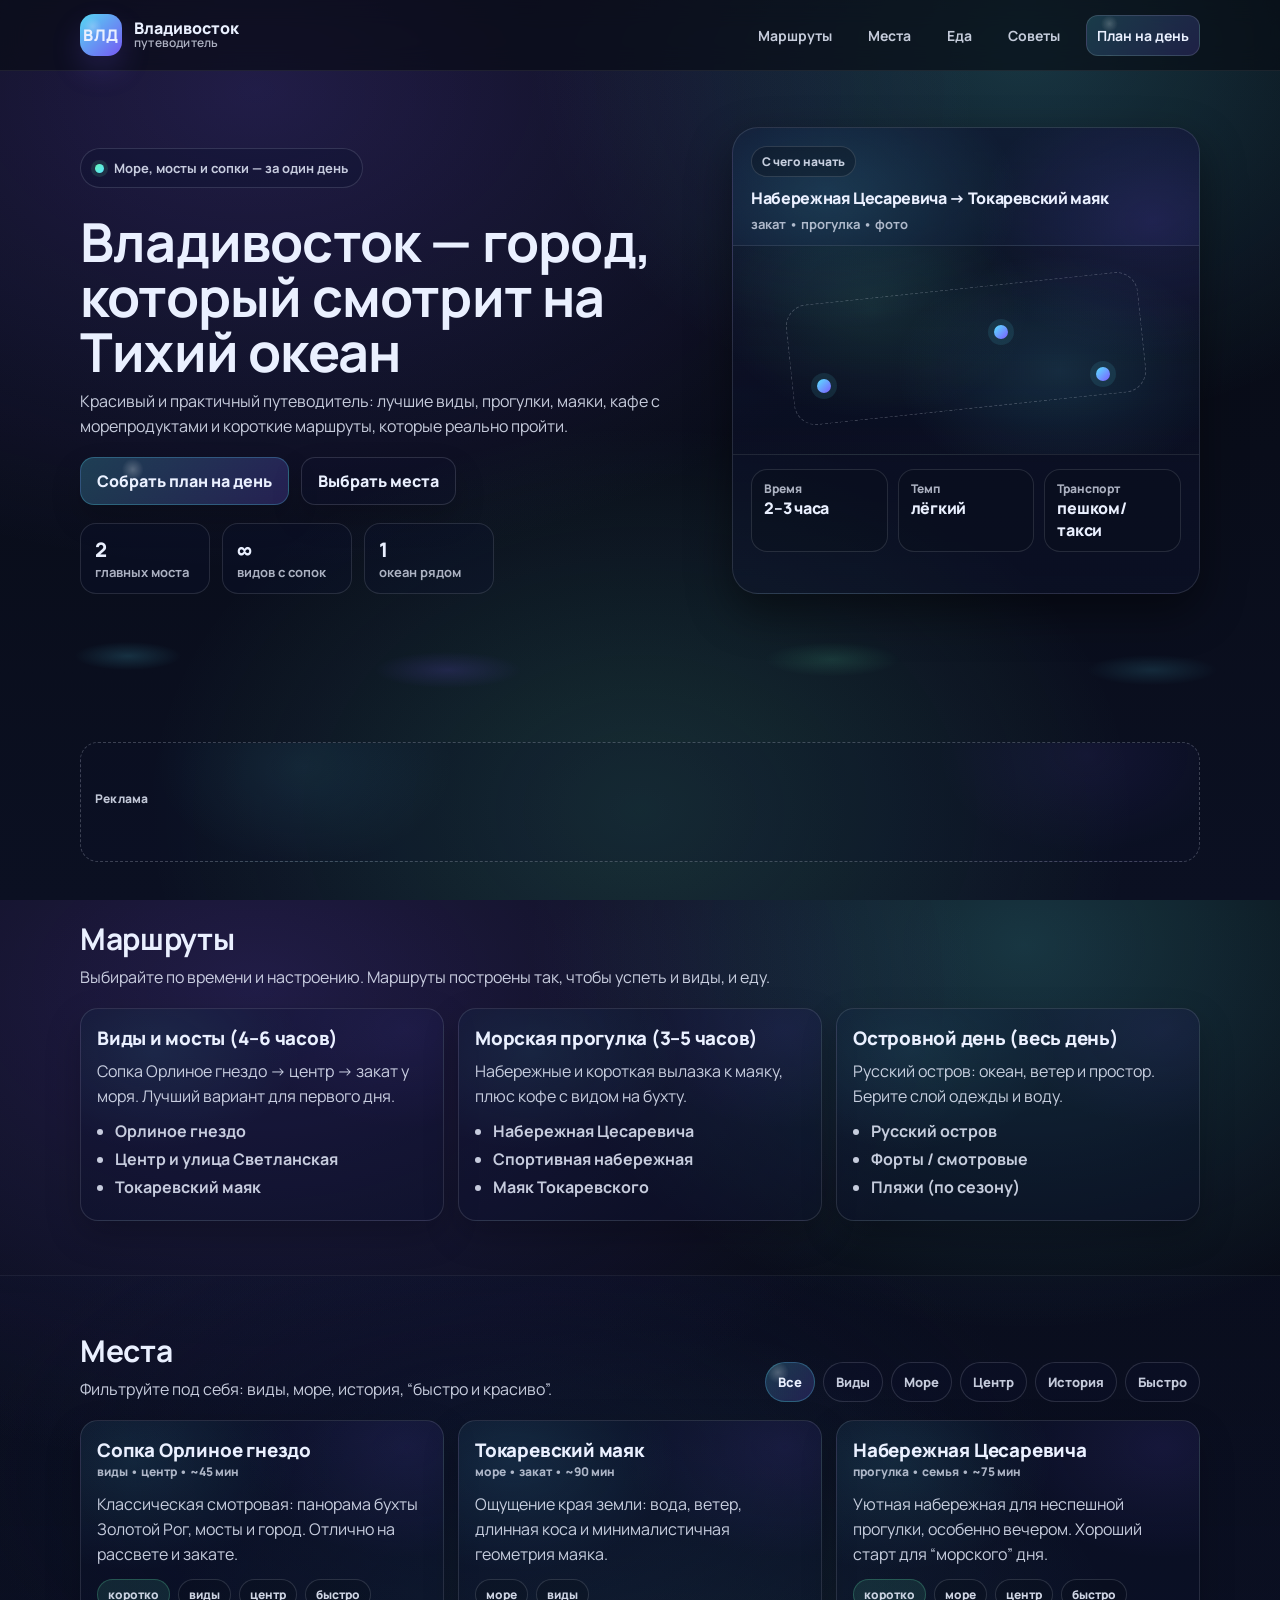
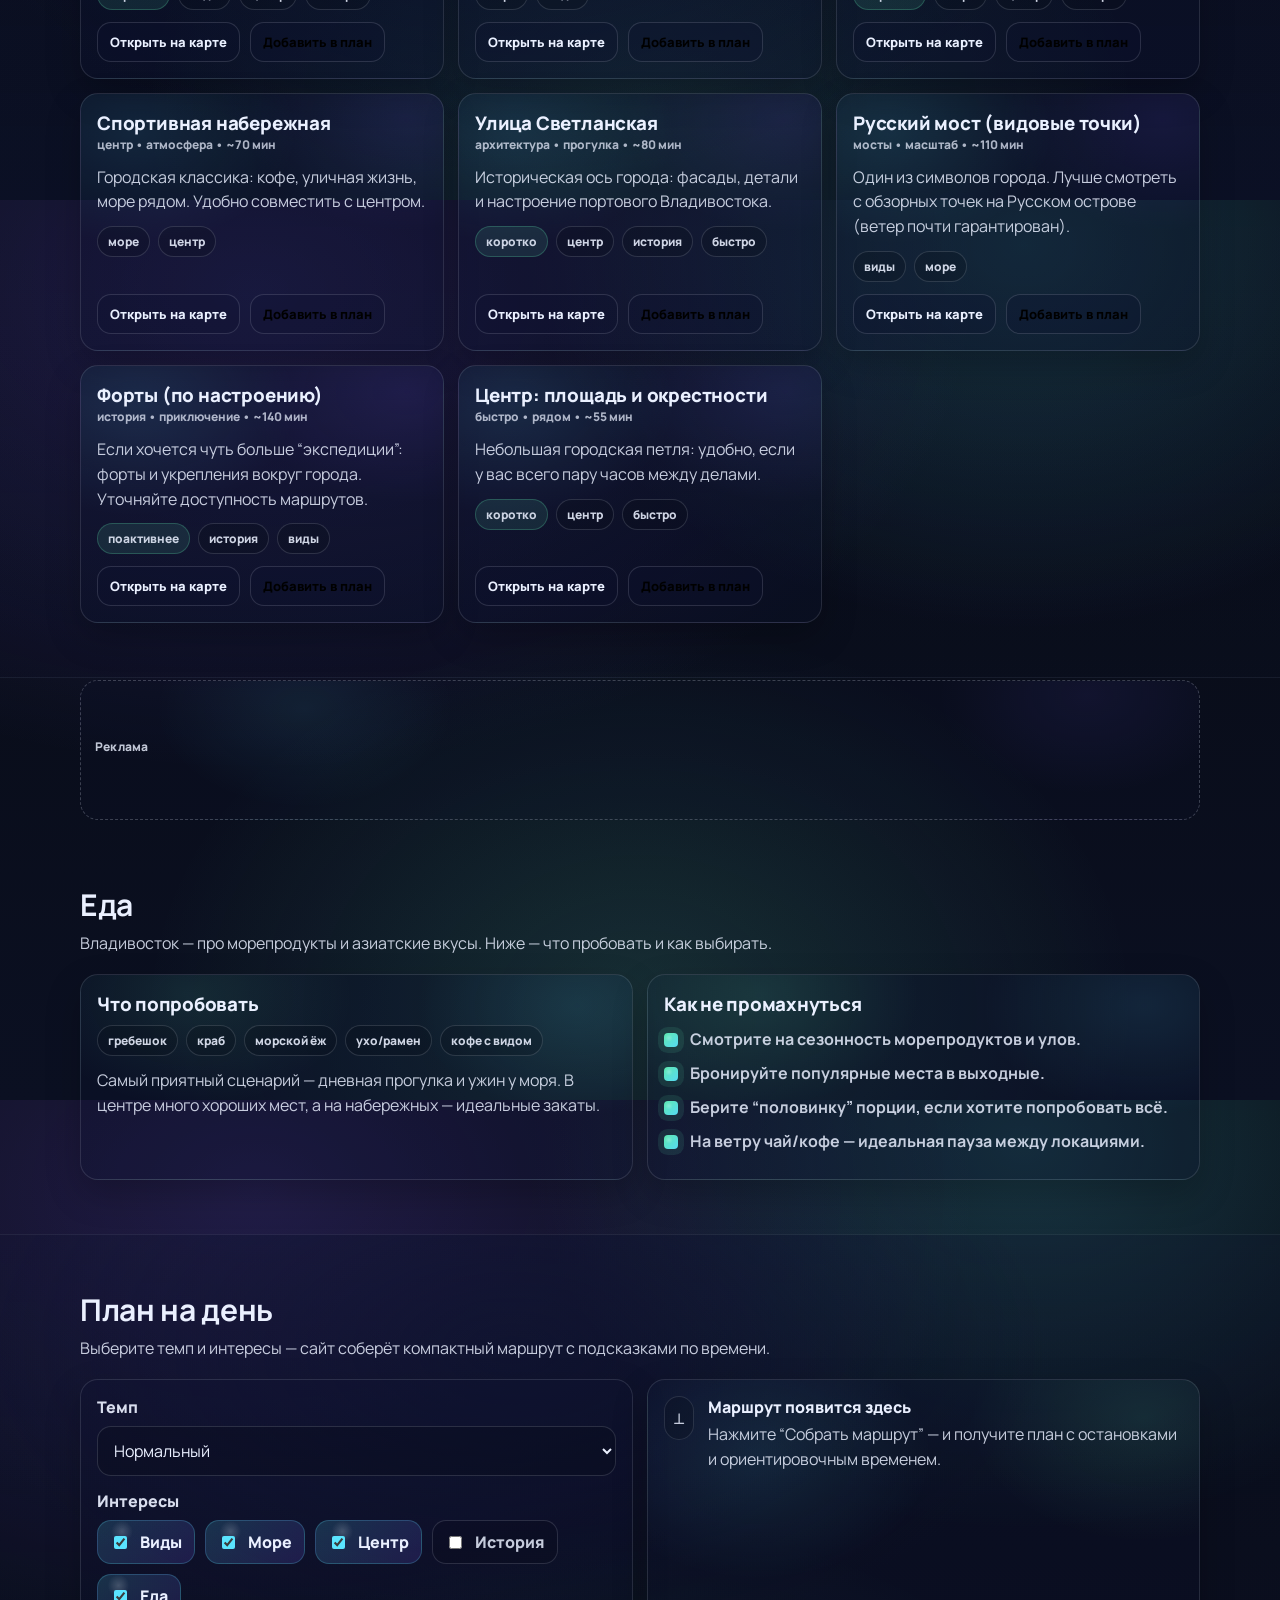
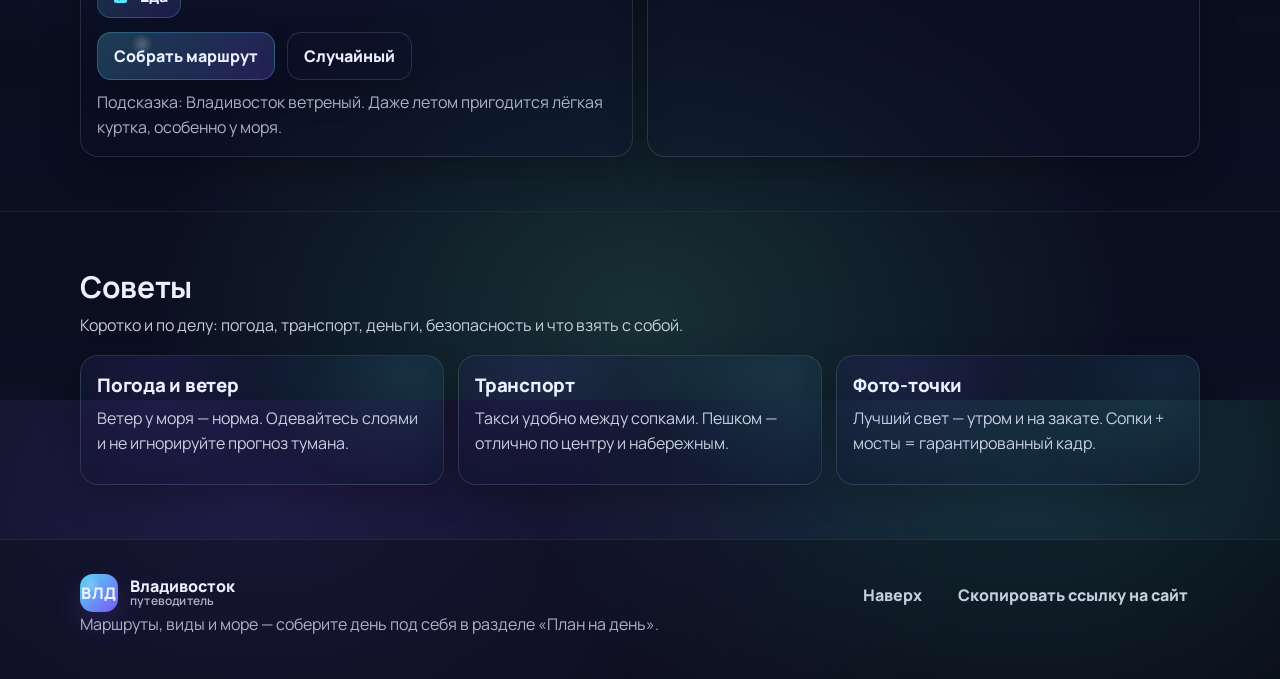
==== commit e2fed37c: "Add files via upload" ====
--- a/index.html
+++ b/index.html
@@ -169,10 +169,9 @@
 
       <aside class="adWrap" aria-label="Реклама">
         <div class="container">
-          <!-- РСЯ (Яндекс) место под рекламу: сюда позже вставляется код блока, без изменений разметки страницы -->
-          <div class="adSlot" id="ad-top" data-ad-provider="rsya" data-ad-slot="top" role="complementary" aria-label="Рекламный блок">
+          <div class="adSlot" id="ad-top" data-ad-provider="rsya" data-ad-slot="top" role="complementary" aria-label="Реклама">
             <div class="adSlot__label" aria-hidden="true">Реклама</div>
-            <div class="adSlot__body">Место для рекламного блока (РСЯ)</div>
+            <div class="adSlot__body" aria-hidden="true"></div>
           </div>
         </div>
       </aside>
@@ -242,10 +241,9 @@
 
       <aside class="adWrap adWrap--tight" aria-label="Реклама">
         <div class="container">
-          <!-- РСЯ (Яндекс) место под рекламу: можно использовать для in-article блока -->
-          <div class="adSlot adSlot--wide" id="ad-middle" data-ad-provider="rsya" data-ad-slot="middle" role="complementary" aria-label="Рекламный блок">
+          <div class="adSlot adSlot--wide" id="ad-middle" data-ad-provider="rsya" data-ad-slot="middle" role="complementary" aria-label="Реклама">
             <div class="adSlot__label" aria-hidden="true">Реклама</div>
-            <div class="adSlot__body">Место для рекламного блока (РСЯ)</div>
+            <div class="adSlot__body" aria-hidden="true"></div>
           </div>
         </div>
       </aside>
@@ -374,7 +372,7 @@
                 <span class="brand__subtitle">путеводитель</span>
               </span>
             </div>
-            <p class="muted">Сайт статический — идеально для GitHub Pages.</p>
+            <p class="muted">Маршруты, виды и море — соберите день под себя в разделе «План на день».</p>
           </div>
 
           <div class="footer__right">
